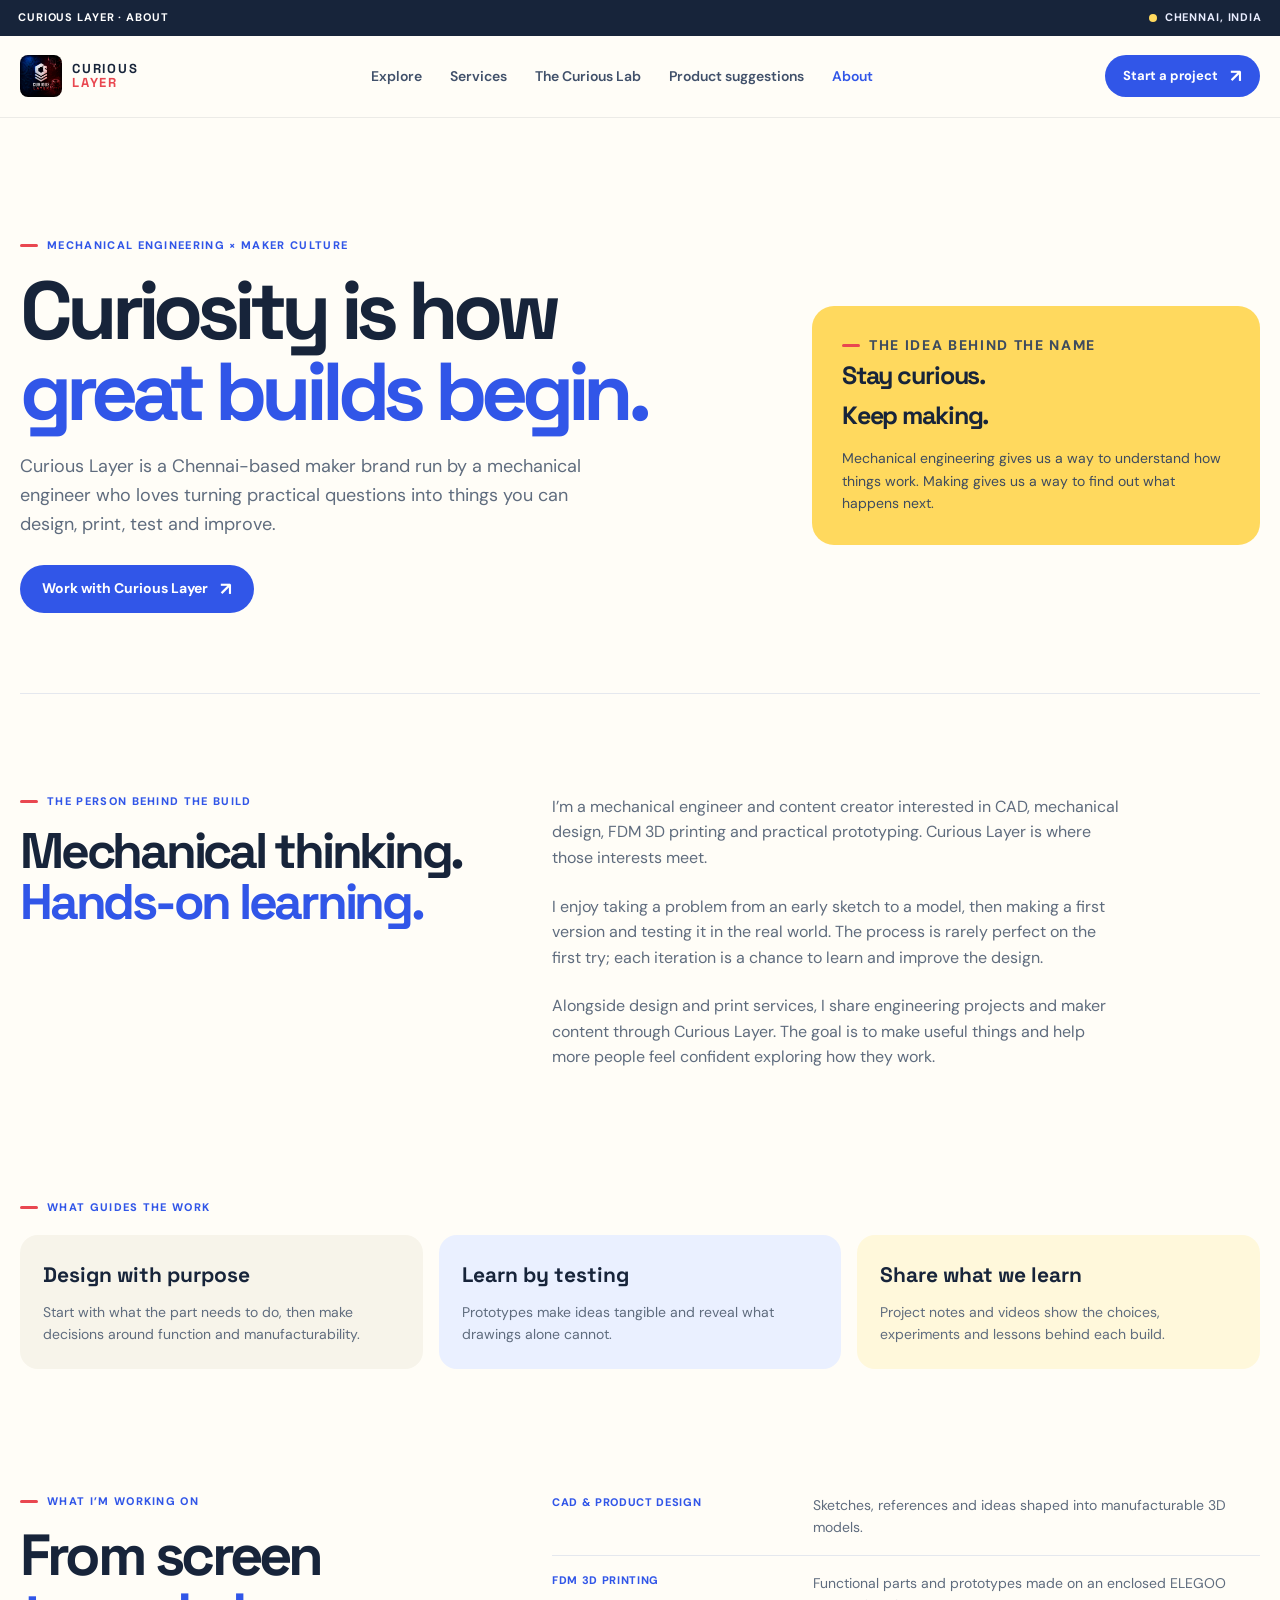
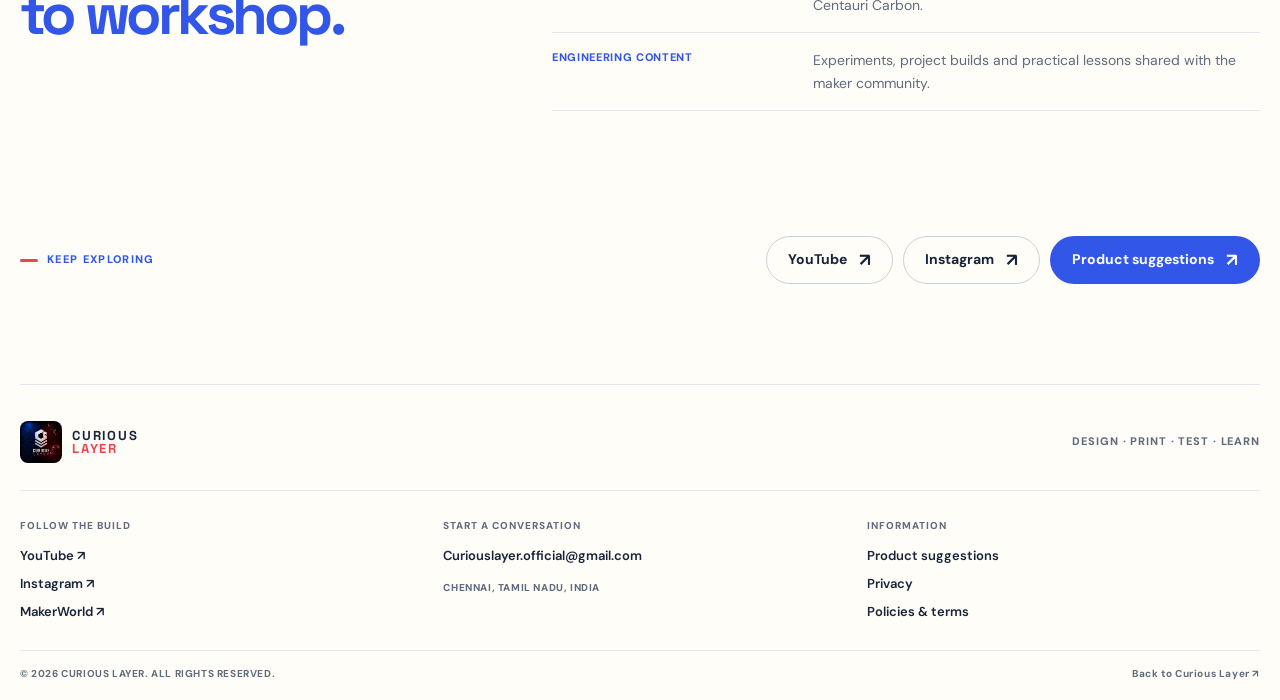
==== about.html @ 531b4b4e "Initial commit — Curious Layer website" ====
<!doctype html>
<html lang="en">
  <head>
    <meta charset="UTF-8" />
    <meta name="viewport" content="width=device-width, initial-scale=1.0" />
    <meta name="description" content="Meet Curious Layer, a Chennai-based mechanical engineering and 3D printing maker brand." />
    <meta name="theme-color" content="#fffdf7" />
    <title>About Curious Layer — Mechanical Engineering & Making</title>
    <link rel="icon" href="favicon.svg" type="image/svg+xml" />
    <link rel="preconnect" href="https://fonts.googleapis.com" /><link rel="preconnect" href="https://fonts.gstatic.com" crossorigin />
    <link href="https://fonts.googleapis.com/css2?family=DM+Sans:wght@400;500;600;700;800&family=Space+Grotesk:wght@400;500;600;700&display=swap" rel="stylesheet" />
    <link rel="stylesheet" href="styles.css?v=20261025-1" />
  </head>
  <body>
    <a class="sr-only" href="#main">Skip to content</a>
    <div class="site-shell about-page-shell">
      <div class="utility-bar"><span>Curious Layer · About</span><span class="utility-status"><i></i> Chennai, India</span></div>
      <header class="site-header"><a class="brand" href="index.html" aria-label="Curious Layer home"><img class="brand-image" data-brand-logo src="assets/brand/curious-layer-logo.png" alt="" /><span class="brand-name">CURIOUS <em>LAYER</em></span></a><nav class="main-nav" aria-label="Primary navigation"><a href="index.html#shop">Explore</a><a href="index.html#services">Services</a><a href="index.html#lab">The Curious Lab</a><a href="products.html">Product suggestions</a><a href="about.html" aria-current="page">About</a></nav><div class="header-actions"><a class="button button-small" href="index.html#quote">Start a project <span>↗</span></a><button class="menu-toggle" aria-label="Open navigation" aria-expanded="false"><span></span><span></span></button></div></header>
      <main id="main">
        <section class="about-hero"><div><p class="eyebrow"><span></span> Mechanical engineering × maker culture</p><h1>Curiosity is how<br /><i>great builds begin.</i></h1><p>Curious Layer is a Chennai-based maker brand run by a mechanical engineer who loves turning practical questions into things you can design, print, test and improve.</p><a class="button button-primary" href="index.html#quote">Work with Curious Layer <span>↗</span></a></div><aside class="about-promo"><p class="eyebrow"><span></span> The idea behind the name</p><h2>Stay curious.<br />Keep making.</h2><p>Mechanical engineering gives us a way to understand how things work. Making gives us a way to find out what happens next.</p></aside></section>
        <section class="about-story"><div class="story-intro"><p class="eyebrow"><span></span> The person behind the build</p><h2>Mechanical thinking.<br /><i>Hands-on learning.</i></h2></div><div class="story-copy"><p>I’m a mechanical engineer and content creator interested in CAD, mechanical design, FDM 3D printing and practical prototyping. Curious Layer is where those interests meet.</p><p>I enjoy taking a problem from an early sketch to a model, then making a first version and testing it in the real world. The process is rarely perfect on the first try; each iteration is a chance to learn and improve the design.</p><p>Alongside design and print services, I share engineering projects and maker content through Curious Layer. The goal is to make useful things and help more people feel confident exploring how they work.</p></div></section>
        <section class="about-pillars"><p class="eyebrow"><span></span> What guides the work</p><div class="pillar-grid"><div><h3>Design with purpose</h3><p>Start with what the part needs to do, then make decisions around function and manufacturability.</p></div><div><h3>Learn by testing</h3><p>Prototypes make ideas tangible and reveal what drawings alone cannot.</p></div><div><h3>Share what we learn</h3><p>Project notes and videos show the choices, experiments and lessons behind each build.</p></div></div></section>
        <section class="about-focus"><div><p class="eyebrow"><span></span> What I’m working on</p><h2>From screen<br /><i>to workshop.</i></h2></div><div class="focus-list"><div><span>CAD & PRODUCT DESIGN</span><p>Sketches, references and ideas shaped into manufacturable 3D models.</p></div><div><span>FDM 3D PRINTING</span><p>Functional parts and prototypes made on an enclosed ELEGOO Centauri Carbon.</p></div><div><span>ENGINEERING CONTENT</span><p>Experiments, project builds and practical lessons shared with the maker community.</p></div></div></section>
        <section class="about-connect"><p class="eyebrow"><span></span> Keep exploring</p><div><a href="https://www.youtube.com/@CuriousLayer06" target="_blank" rel="noopener noreferrer" class="button button-outline">YouTube <span>↗</span></a><a href="https://www.instagram.com/curiouslayer_official/" target="_blank" rel="noopener noreferrer" class="button button-outline">Instagram <span>↗</span></a><a href="products.html" class="button button-primary">Product suggestions <span>↗</span></a></div></section>
      </main>
      <footer class="site-footer"><div class="footer-top"><a class="brand" href="index.html"><img class="brand-image" data-brand-logo src="assets/brand/curious-layer-logo.png" alt="" /><span class="brand-name">CURIOUS <em>LAYER</em></span></a><p>DESIGN · PRINT · TEST · LEARN</p></div><div class="footer-main"><div><p class="footer-label">FOLLOW THE BUILD</p><a href="https://www.youtube.com/@CuriousLayer06" target="_blank" rel="noopener noreferrer">YouTube ↗</a><a href="https://www.instagram.com/curiouslayer_official/" target="_blank" rel="noopener noreferrer">Instagram ↗</a><a href="https://makerworld.com/en/@curiouslayer" target="_blank" rel="noopener noreferrer">MakerWorld ↗</a></div><div><p class="footer-label">START A CONVERSATION</p><a href="mailto:Curiouslayer.official@gmail.com">Curiouslayer.official@gmail.com</a><span class="footer-location">CHENNAI, TAMIL NADU, INDIA</span></div><div><p class="footer-label">INFORMATION</p><a href="products.html">Product suggestions</a><a href="legal.html#privacy">Privacy</a><a href="legal.html">Policies & terms</a></div></div><div class="footer-bottom"><span>© 2026 CURIOUS LAYER. ALL RIGHTS RESERVED.</span><a href="index.html">Back to Curious Layer ↗</a></div></footer>
    </div>
    <script src="brand.config.js?v=20261025-1"></script><script src="app.js?v=20261025-1"></script>
  </body>
</html>
---- styles.css ----
:root {
  color-scheme: light;
  --ink: #17243a;
  --muted: #5f6c7e;
  --blue: #3156e8;
  --blue-dark: #2141c7;
  --blue-pale: #eaf0ff;
  --red: #e94750;
  --yellow: #ffd95e;
  --paper: #fffdf7;
  --cream: #f7f4ea;
  --line: #e5e8ee;
  --white: #ffffff;
  --radius: 22px;
  --shadow: 0 16px 45px rgba(24, 43, 79, .08);
  font-family: 'DM Sans', sans-serif;
  color: var(--ink);
  background: var(--paper);
  font-synthesis: none;
  text-rendering: optimizeLegibility;
}

* { box-sizing: border-box; }
html { scroll-behavior: smooth; scroll-padding-top: 92px; }
body { margin: 0; min-width: 320px; background: var(--paper); color: var(--ink); font-size: 16px; line-height: 1.6; }
body, button, input, select, textarea { font-family: 'DM Sans', sans-serif; }
button, a { -webkit-tap-highlight-color: transparent; }
a { color: inherit; text-decoration: none; }
button { color: inherit; }
img { display: block; max-width: 100%; }
.site-shell { width: min(100% - 40px, 1240px); margin: 0 auto; }
.sr-only { position: absolute; width: 1px; height: 1px; padding: 0; margin: -1px; overflow: hidden; clip: rect(0, 0, 0, 0); white-space: nowrap; border: 0; }

.utility-bar { display: flex; justify-content: space-between; align-items: center; gap: 20px; padding: 9px 18px; margin: 0 -20px; background: var(--ink); color: #fff; font-size: 11px; font-weight: 700; letter-spacing: .08em; text-transform: uppercase; }
.utility-status { display: inline-flex; align-items: center; gap: 8px; color: #e9edff; }
.utility-status i { width: 8px; height: 8px; border-radius: 50%; background: var(--yellow); }
.site-header { position: sticky; z-index: 10; top: 0; display: flex; align-items: center; justify-content: space-between; gap: 30px; min-height: 82px; margin: 0 -20px; padding: 12px 20px; border-bottom: 1px solid rgba(23, 36, 58, .08); background: rgba(255,253,247,.96); backdrop-filter: blur(14px); }
.brand { display: inline-flex; align-items: center; gap: 10px; flex: 0 0 auto; }
.brand-image { width: 42px; height: 42px; object-fit: cover; object-position: center 29%; border-radius: 8px; }
.brand-name { display: grid; font: 700 13px/1.05 'Space Grotesk', sans-serif; letter-spacing: .14em; }
.brand-name em { color: var(--red); font-style: normal; }
.main-nav, .header-actions { display: flex; align-items: center; gap: clamp(15px, 2.2vw, 30px); }
.main-nav a { color: #40506a; font-size: 14px; font-weight: 600; white-space: nowrap; transition: color .18s ease; }
.main-nav a:hover, .main-nav a[aria-current="page"] { color: var(--blue); }
.header-actions { gap: 12px; }
.button { display: inline-flex; justify-content: center; align-items: center; gap: 12px; min-height: 48px; padding: 0 21px; border: 1px solid transparent; border-radius: 999px; cursor: pointer; font-size: 14px; font-weight: 700; line-height: 1.1; white-space: nowrap; transition: transform .18s ease, box-shadow .18s ease, background .18s ease; }
.button:hover { transform: translateY(-2px); box-shadow: 0 8px 18px rgba(23, 36, 58, .12); }
.button span { font-size: 18px; line-height: 0; }
.button-primary { color: white; background: var(--blue); }
.button-primary:hover { background: var(--blue-dark); }
.button-dark { color: white; background: var(--ink); }
.button-outline { color: var(--ink); border-color: #cbd2df; background: transparent; }
.button-small { min-height: 42px; padding: 0 17px; color: white; background: var(--blue); font-size: 13px; }
.menu-toggle { display: none; width: 42px; height: 42px; padding: 10px; border: 1px solid var(--line); border-radius: 50%; background: white; cursor: pointer; }
.menu-toggle span { display: block; width: 18px; height: 2px; margin: 4px auto; border-radius: 2px; background: var(--ink); }

.hero { display: grid; grid-template-columns: 1.2fr .8fr; align-items: center; gap: clamp(32px, 7vw, 90px); padding: clamp(64px, 10vw, 126px) 0 72px; }
.hero-copy { max-width: 760px; }
.eyebrow { display: flex; align-items: center; gap: 9px; margin: 0 0 17px; color: var(--blue); font-size: 11px; font-weight: 800; letter-spacing: .12em; line-height: 1.4; text-transform: uppercase; }
.eyebrow > span { width: 18px; height: 3px; border-radius: 5px; background: var(--red); }
h1, h2, h3, p { margin-top: 0; }
h1, h2, h3 { font-family: 'Space Grotesk', sans-serif; }
h1 { max-width: 750px; margin-bottom: 20px; font-size: clamp(52px, 7.4vw, 94px); font-weight: 700; letter-spacing: -.075em; line-height: .99; }
h1 i, h2 i { color: var(--blue); font-style: normal; }
.hero-description { max-width: 590px; margin-bottom: 28px; color: var(--muted); font-size: clamp(17px, 2vw, 20px); line-height: 1.65; }
.hero-actions { display: flex; flex-wrap: wrap; gap: 12px; }
.hero-proof { display: flex; align-items: flex-start; gap: 14px; margin-top: 42px; }
.proof-line { width: 34px; height: 4px; margin-top: 9px; border-radius: 5px; background: var(--yellow); }
.hero-proof p { margin: 0; color: #68758a; font-size: 11px; font-weight: 800; letter-spacing: .1em; line-height: 1.7; }
.hero-summary { padding: 25px; border-radius: var(--radius); background: var(--blue-pale); }
.hero-summary h2 { margin: 0 0 12px; font-size: 20px; letter-spacing: -.04em; }
.hero-summary > p { margin-bottom: 18px; color: var(--muted); font-size: 14px; }
.summary-list { border-top: 1px solid rgba(49,86,232,.16); }
.summary-list div { display: flex; justify-content: space-between; align-items: center; gap: 15px; padding: 13px 0; border-bottom: 1px solid rgba(49,86,232,.16); font-size: 14px; font-weight: 700; }
.summary-link { display: inline-flex; margin-top: 18px; color: var(--blue-dark); font-size: 13px; font-weight: 800; }

.intro-band { padding: 70px 0 76px; border-radius: 28px; background: var(--cream); }
.intro-band > .eyebrow, .intro-band > h2, .intro-band > p { margin-left: clamp(22px, 5vw, 62px); margin-right: clamp(22px, 5vw, 62px); }
.section-title { max-width: 700px; margin-bottom: 28px; font: 700 clamp(32px, 5vw, 56px)/1.05 'Space Grotesk', sans-serif; letter-spacing: -.06em; }
.service-grid { display: grid; grid-template-columns: repeat(3, minmax(0, 1fr)); gap: 14px; padding: 0 clamp(22px, 5vw, 62px); }
.service-card { display: flex; flex-direction: column; align-items: flex-start; min-height: 270px; padding: 25px; border: 1px solid rgba(23,36,58,.08); border-radius: 18px; background: white; transition: transform .2s ease, box-shadow .2s ease; }
.service-card:hover { transform: translateY(-4px); box-shadow: var(--shadow); }
.service-card:nth-child(2) { background: #fff8db; }
.service-card:nth-child(3) { background: #eef1ff; }
.service-icon { display: grid; place-items: center; width: 46px; height: 46px; margin-bottom: 28px; border-radius: 14px; color: var(--blue); background: white; font: 800 20px 'Space Grotesk', sans-serif; }
.service-card:nth-child(1) .service-icon::after { content: '3D'; }
.service-card:nth-child(2) .service-icon::after { content: 'CAD'; font-size: 12px; }
.service-card:nth-child(3) .service-icon::after { content: '✓'; }
.service-card h2 { margin-bottom: 8px; font-size: 24px; letter-spacing: -.04em; }
.service-card p { margin-bottom: 20px; color: var(--muted); font-size: 14px; }
.text-link { display: inline-flex; align-items: center; gap: 8px; color: var(--blue-dark); font-size: 13px; font-weight: 800; }
.text-link b { font-size: 17px; font-weight: 500; }

.machine-capability, .products, .lab-section, .principles, .suggestions, .affiliate-note, .about-story, .about-pillars, .about-focus, .about-connect, .legal-content { padding: 100px 0; }
.machine-capability { display: grid; grid-template-columns: .9fr 1.1fr; align-items: center; gap: clamp(34px, 8vw, 110px); }
.capability-copy h2, .section-heading h2, .about-focus h2, .story-intro h2, .affiliate-note h2 { margin-bottom: 18px; font-size: clamp(36px, 5.2vw, 58px); letter-spacing: -.065em; line-height: 1.02; }
.capability-copy > p:not(.eyebrow), .story-copy p, .affiliate-note > div > p:not(.eyebrow) { max-width: 570px; margin-bottom: 23px; color: var(--muted); }
.spec-panel { padding: clamp(22px, 4vw, 36px); border: 1px solid var(--line); border-radius: var(--radius); background: white; box-shadow: var(--shadow); }
.spec-panel-title { display: flex; flex-wrap: wrap; justify-content: space-between; gap: 8px 18px; align-items: center; margin-bottom: 15px; padding-bottom: 19px; border-bottom: 1px solid var(--line); }
.spec-panel-title span { color: var(--muted); font-size: 11px; font-weight: 800; letter-spacing: .1em; text-transform: uppercase; }
.spec-panel-title b { font-family: 'Space Grotesk', sans-serif; font-size: 17px; }
.spec-panel dl { display: grid; grid-template-columns: 1fr 1fr; margin: 0; }
.spec-panel dl > div { padding: 15px 5px 15px 0; border-bottom: 1px solid var(--line); }
.spec-panel dl > div:nth-child(odd) { padding-right: 16px; }
.spec-panel dl > div:nth-child(even) { padding-left: 16px; border-left: 1px solid var(--line); }
.spec-panel dl > .wide { grid-column: 1 / -1; padding-right: 0; border-left: 0; }
.spec-panel dt { margin-bottom: 4px; color: var(--muted); font-size: 11px; font-weight: 700; text-transform: uppercase; }
.spec-panel dd { margin: 0; font-size: 14px; font-weight: 700; }
.spec-panel > p { margin: 15px 0 0; color: var(--muted); font-size: 12px; }

.section-heading { display: flex; justify-content: space-between; align-items: flex-end; gap: 30px; margin-bottom: 32px; }
.section-heading h2 { margin: 0; }
.section-link { margin-bottom: 7px; white-space: nowrap; }
.products { padding-top: 20px; }
.product-grid { display: grid; grid-template-columns: repeat(2, minmax(0, 1fr)); gap: 18px; }
.product-card { display: flex; flex-direction: column; align-items: flex-start; min-height: 280px; padding: clamp(23px, 4vw, 34px); border: 1px solid var(--line); border-radius: var(--radius); background: white; transition: transform .2s ease, box-shadow .2s ease; }
.product-card:hover { transform: translateY(-3px); box-shadow: var(--shadow); }
.product-card:nth-child(2) { background: #fff8db; }
.product-meta { display: flex; flex-wrap: wrap; align-items: center; gap: 8px; margin-bottom: 17px; }
.badge { display: inline-flex; align-items: center; min-height: 28px; padding: 5px 11px; border-radius: 999px; background: var(--blue-pale); color: var(--blue-dark); font-size: 10px; font-weight: 800; letter-spacing: .05em; text-transform: uppercase; }
.badge.suggested { background: white; }
.product-card h3 { margin-bottom: 9px; font-size: 26px; letter-spacing: -.045em; }
.product-card > p { max-width: 570px; margin-bottom: 20px; color: var(--muted); font-size: 14px; }
.product-card > .text-link { margin-top: auto; }

.project-banner { display: grid; grid-template-columns: 1fr 1fr; align-items: center; gap: 50px; margin: 10px 0 70px; padding: clamp(30px, 6vw, 72px); border-radius: 28px; background: var(--blue); color: white; }
.project-copy .eyebrow { color: #f5f7ff; }
.project-copy .eyebrow > span { background: var(--yellow); }
.project-copy h2 { margin: 0 0 18px; font-size: clamp(42px, 6vw, 68px); letter-spacing: -.07em; line-height: 1; }
.project-copy h2 i { color: var(--yellow); }
.project-copy > p:not(.eyebrow) { max-width: 490px; margin-bottom: 25px; color: #e4eaff; }
.project-banner .button-primary { color: var(--ink); background: var(--yellow); }
.process-track { display: grid; grid-template-columns: 1fr; gap: 0; padding: 10px 0; }
.process-step { display: flex; align-items: center; gap: 18px; min-height: 54px; border-bottom: 1px solid rgba(255,255,255,.2); }
.process-step:last-of-type { border-bottom: 0; }
.process-step span { display: grid; place-items: center; width: 28px; height: 28px; border-radius: 50%; color: var(--ink); background: var(--yellow); font-size: 12px; font-weight: 800; }
.process-step b { font: 600 18px 'Space Grotesk', sans-serif; }
.process-track > small { margin-top: 16px; color: #d9e1ff; font-size: 10px; font-weight: 800; letter-spacing: .14em; }

.lab-section { padding-top: 10px; padding-bottom: 78px; }
.lab-grid { display: grid; grid-template-columns: repeat(3, minmax(0, 1fr)); gap: 16px; }
.lab-card { display: flex; flex-direction: column; align-items: flex-start; min-height: 240px; padding: 24px; border: 1px solid var(--line); border-radius: 18px; background: white; }
.lab-card:nth-child(2) { background: #eef1ff; }
.lab-card:nth-child(3) { background: #fff8db; }
.lab-card .card-category { margin-bottom: 9px; color: var(--blue); font-size: 10px; font-weight: 800; letter-spacing: .1em; text-transform: uppercase; }
.lab-card h3 { margin-bottom: 10px; font-size: 21px; letter-spacing: -.04em; line-height: 1.2; }
.lab-card > p:not(.card-category) { color: var(--muted); font-size: 13px; }
.lab-card > .text-link { margin-top: auto; }

.principles { padding-top: 45px; padding-bottom: 86px; border-top: 1px solid var(--line); }
.principles-grid { display: grid; grid-template-columns: repeat(3, minmax(0, 1fr)); gap: 24px; }
.principles-grid > div { padding-top: 18px; border-top: 3px solid var(--yellow); }
.principles-grid h3 { margin: 0 0 7px; font-size: 20px; letter-spacing: -.04em; }
.principles-grid p { margin: 0; color: var(--muted); font-size: 14px; }

.site-footer { padding: 36px 0 18px; border-top: 1px solid var(--line); }
.footer-top { display: flex; justify-content: space-between; align-items: center; gap: 24px; padding-bottom: 27px; border-bottom: 1px solid var(--line); }
.footer-top > p { margin: 0; color: var(--muted); font-size: 11px; font-weight: 800; letter-spacing: .08em; }
.footer-main { display: grid; grid-template-columns: repeat(3, 1fr); gap: 30px; padding: 27px 0; }
.footer-main > div { display: flex; flex-direction: column; align-items: flex-start; gap: 7px; }
.footer-label { margin-bottom: 5px; color: var(--muted); font-size: 10px; font-weight: 800; letter-spacing: .1em; }
.footer-main a, .footer-main span:not(.footer-location) { font-size: 13px; font-weight: 600; }
.footer-main a:hover, .legal-documents a:hover { color: var(--blue); }
.footer-location { margin-top: 6px; color: var(--muted); font-size: 10px; font-weight: 800; letter-spacing: .06em; }
.footer-bottom { display: flex; justify-content: space-between; gap: 20px; padding-top: 15px; border-top: 1px solid var(--line); color: var(--muted); font-size: 10px; font-weight: 700; letter-spacing: .06em; }

.product-hero, .about-hero { display: grid; grid-template-columns: 1fr .65fr; align-items: center; gap: clamp(35px, 8vw, 110px); padding: clamp(70px, 10vw, 120px) 0 80px; }
.product-hero h1, .about-hero h1 { font-size: clamp(50px, 7vw, 82px); }
.product-hero > div:first-child > p:not(.eyebrow), .about-hero > div:first-child > p:not(.eyebrow) { max-width: 590px; margin-bottom: 26px; color: var(--muted); font-size: 18px; }
.product-promo, .about-promo { padding: 30px; border-radius: var(--radius); background: var(--yellow); }
.product-promo h2, .about-promo h2 { margin-bottom: 12px; font-size: 25px; letter-spacing: -.045em; }
.product-promo p, .about-promo p { margin-bottom: 0; color: #3e4b5e; font-size: 14px; }
.product-promo .promo-tags { display: flex; flex-wrap: wrap; gap: 8px; margin-top: 22px; }
.promo-tags span { padding: 7px 10px; border-radius: 999px; background: rgba(255,255,255,.65); font-size: 11px; font-weight: 800; }
.suggestions { padding-top: 40px; }
.suggestion-grid { display: grid; grid-template-columns: repeat(3, minmax(0,1fr)); gap: 15px; }
.suggestion-grid article { min-height: 245px; padding: 24px; border: 1px solid var(--line); border-radius: 18px; background: white; }
.suggestion-grid article:nth-child(2) { background: #eef1ff; }
.suggestion-grid article:nth-child(3) { background: #fff8db; }
.suggestion-grid article h3 { margin: 0 0 10px; font-size: 22px; letter-spacing: -.04em; }
.suggestion-grid article p { min-height: 67px; margin: 0 0 17px; color: var(--muted); font-size: 14px; }
.affiliate-note { display: grid; grid-template-columns: 1fr .7fr; gap: 55px; padding-top: 45px; }
.affiliate-card { display: flex; flex-direction: column; align-items: flex-start; justify-content: center; gap: 15px; padding: 25px; border-radius: 18px; background: var(--blue-pale); }
.affiliate-card span { color: var(--muted); font-size: 14px; }
.about-story { display: grid; grid-template-columns: .8fr 1.2fr; gap: 60px; border-top: 1px solid var(--line); }
.story-intro h2 { font-size: clamp(34px, 4.5vw, 50px); }
.story-copy p:last-child { margin-bottom: 0; }
.about-pillars { padding-top: 30px; }
.about-pillars > .eyebrow { margin-bottom: 20px; }
.pillar-grid { display: grid; grid-template-columns: repeat(3, 1fr); gap: 16px; }
.pillar-grid > div { padding: 23px; border-radius: 18px; background: var(--cream); }
.pillar-grid > div:nth-child(2) { background: var(--blue-pale); }
.pillar-grid > div:nth-child(3) { background: #fff8db; }
.pillar-grid h3 { margin: 0 0 9px; font-size: 21px; }
.pillar-grid p { margin: 0; color: var(--muted); font-size: 14px; }
.about-focus { display: grid; grid-template-columns: .8fr 1.2fr; gap: 60px; padding-top: 25px; }
.focus-list > div { display: grid; grid-template-columns: .55fr 1fr; gap: 15px; padding: 16px 0; border-bottom: 1px solid var(--line); }
.focus-list > div:first-child { padding-top: 0; }
.focus-list span { color: var(--blue); font-size: 11px; font-weight: 800; letter-spacing: .06em; }
.focus-list p { margin: 0; color: var(--muted); font-size: 14px; }
.about-connect { display: flex; justify-content: space-between; align-items: center; gap: 24px; padding-top: 25px; }
.about-connect > .eyebrow { margin: 0; }
.about-connect > div { display: flex; flex-wrap: wrap; gap: 10px; }

.legal-hero { padding: 76px 0 45px; }
.legal-hero h1 { font-size: clamp(44px, 6vw, 72px); }
.legal-hero > p:not(.eyebrow) { max-width: 780px; color: var(--muted); }
.legal-meta { display: flex; flex-wrap: wrap; gap: 8px; margin-top: 25px; }
.legal-meta span { padding: 8px 11px; border-radius: 999px; background: var(--cream); color: #526075; font-size: 10px; font-weight: 800; letter-spacing: .04em; }
.legal-content { display: grid; grid-template-columns: 220px 1fr; align-items: start; gap: clamp(32px, 6vw, 75px); padding-top: 30px; }
.legal-nav { position: sticky; top: 105px; display: flex; flex-direction: column; gap: 8px; padding: 16px; border-radius: 16px; background: var(--blue-pale); }
.legal-nav a { padding: 7px 8px; border-radius: 8px; color: #45546b; font-size: 13px; font-weight: 700; }
.legal-nav a:hover { color: var(--blue); background: white; }
.legal-documents article { padding: 0 0 30px; margin: 0 0 30px; border-bottom: 1px solid var(--line); scroll-margin-top: 100px; }
.legal-documents article:last-child { border: 0; }
.legal-documents .eyebrow { margin-bottom: 9px; }
.legal-documents h2 { margin-bottom: 12px; font-size: 27px; letter-spacing: -.04em; }
.legal-documents p:not(.eyebrow) { max-width: 820px; margin-bottom: 12px; color: var(--muted); font-size: 14px; }
.legal-documents a { color: var(--blue-dark); font-weight: 700; text-decoration: underline; text-underline-offset: 3px; }

.quote-dialog { position: fixed; inset: 0; width: min(720px, calc(100% - 28px)); max-height: min(90vh, 860px); padding: 0; overflow: auto; border: 0; border-radius: 22px; background: white; color: var(--ink); box-shadow: 0 25px 100px rgba(17, 30, 56, .3); }
.quote-dialog::backdrop { background: rgba(22, 34, 55, .52); backdrop-filter: blur(4px); }
.dialog-close { position: sticky; z-index: 2; top: 13px; float: right; width: 38px; height: 38px; margin: 13px 13px -51px 0; border: 0; border-radius: 50%; background: rgba(255,255,255,.9); cursor: pointer; font-size: 25px; }
.dialog-heading { padding: 38px clamp(24px, 6vw, 50px) 25px; background: var(--blue-pale); }
.dialog-heading h2 { margin: 0 0 12px; font-size: clamp(37px, 6vw, 52px); letter-spacing: -.065em; line-height: 1; }
.dialog-heading h2 i { color: var(--blue); font-style: normal; }
.dialog-heading > p:last-child { max-width: 530px; margin: 0; color: var(--muted); font-size: 14px; }
.quote-form { display: grid; grid-template-columns: 1fr 1fr; gap: 16px; padding: 28px clamp(24px, 6vw, 50px) 36px; }
.quote-form label { display: flex; flex-direction: column; gap: 7px; color: #526075; font-size: 11px; font-weight: 800; letter-spacing: .04em; }
.quote-form input, .quote-form select, .quote-form textarea { width: 100%; min-height: 45px; padding: 11px 13px; border: 1px solid #d7dce5; border-radius: 9px; outline: 0; color: var(--ink); background: white; font-size: 14px; }
.quote-form input:focus, .quote-form select:focus, .quote-form textarea:focus { border-color: var(--blue); box-shadow: 0 0 0 3px rgba(49,86,232,.12); }
.quote-form .full-field { grid-column: 1 / -1; }
.quote-form textarea { min-height: 110px; resize: vertical; }
.quote-form .file-label { grid-column: 1 / -1; }
.file-label input { min-height: auto; padding: 9px; font-size: 12px; }
.quote-form > button { justify-self: start; }
.quote-form > .form-note { grid-column: 1 / -1; margin: -5px 0 0; color: var(--muted); font-size: 12px; }
.email-fallback { grid-column: 1 / -1; display: flex; flex-direction: column; gap: 10px; padding: 16px; border: 1px solid var(--blue); border-radius: 12px; background: var(--blue-pale); }
.fallback-intro { margin: 0; color: var(--ink); font-size: 13px; }
.fallback-body { width: 100%; padding: 10px 12px; border: 1px solid #d7dce5; border-radius: 9px; font-family: monospace; font-size: 12px; color: var(--ink); background: white; resize: vertical; }
.fallback-copy { align-self: flex-start; min-height: 38px; padding: 0 16px; font-size: 13px; }

@media (max-width: 900px) {
  .main-nav { gap: 14px; }
  .main-nav a { font-size: 12px; }
  .site-header { gap: 18px; }
  .hero { grid-template-columns: 1fr .75fr; gap: 30px; }
  .service-grid { padding-right: 24px; padding-left: 24px; }
}
@media (max-width: 800px) {
  .site-shell { width: min(100% - 28px, 1240px); }
  .utility-bar { margin: 0 -14px; padding: 8px 14px; font-size: 9px; }
  .site-header { min-height: 70px; margin: 0 -14px; padding: 10px 14px; }
  .brand-image { width: 37px; height: 37px; }
  .brand-name { font-size: 11px; }
  .menu-toggle { display: block; }
  .main-nav { position: absolute; top: calc(100% + 1px); left: 0; right: 0; display: none; align-items: stretch; gap: 0; padding: 8px 14px 14px; border-bottom: 1px solid var(--line); background: var(--paper); box-shadow: 0 14px 18px rgba(23,36,58,.06); }
  .nav-open .main-nav { display: flex; flex-direction: column; }
  .main-nav a { padding: 12px 8px; border-bottom: 1px solid var(--line); font-size: 14px; }
  .header-actions { gap: 7px; }
  .header-actions .button-small { min-height: 39px; padding: 0 12px; font-size: 11px; }
  .hero { grid-template-columns: 1fr; gap: 32px; padding: 66px 0 55px; }
  h1 { font-size: clamp(49px, 14vw, 72px); }
  .hero-summary { max-width: 520px; }
  .intro-band { margin: 0 -14px; border-radius: 0; padding: 52px 0; }
  .service-grid { grid-template-columns: 1fr; padding: 0 18px; }
  .service-card { min-height: 220px; }
  .service-icon { margin-bottom: 18px; }
  .machine-capability, .products, .lab-section, .principles, .suggestions, .affiliate-note, .about-story, .about-pillars, .about-focus, .about-connect, .legal-content { padding-top: 65px; padding-bottom: 65px; }
  .machine-capability, .product-hero, .about-hero, .about-story, .about-focus, .affiliate-note, .legal-content { grid-template-columns: 1fr; gap: 28px; }
  .product-hero, .about-hero { padding: 62px 0 50px; }
  .section-heading { align-items: flex-start; flex-direction: column; gap: 16px; }
  .section-link { margin: 0; }
  .product-grid, .lab-grid, .suggestion-grid, .pillar-grid, .principles-grid { grid-template-columns: 1fr; }
  .product-card, .lab-card { min-height: 220px; }
  .project-banner { grid-template-columns: 1fr; gap: 28px; margin-bottom: 55px; border-radius: 20px; }
  .lab-section { padding-top: 0; }
  .principles { padding-top: 35px; }
  .footer-top { align-items: flex-start; flex-direction: column; }
  .footer-main { grid-template-columns: 1fr 1fr; }
  .footer-main > div:last-child { grid-column: 1 / -1; }
  .legal-nav { position: static; display: grid; grid-template-columns: 1fr 1fr; }
  .legal-hero { padding-top: 56px; }
  .about-connect { align-items: flex-start; flex-direction: column; }
  .quote-form { grid-template-columns: 1fr; }
  .quote-form .full-field, .quote-form .file-label, .quote-form > .form-note { grid-column: auto; }
}
@media (max-width: 430px) {
  .utility-bar > span:first-child { max-width: 54%; }
  .utility-status { font-size: 8px; }
  .header-actions > .button-small { display: none; }
  .hero-actions .button { width: 100%; }
  .spec-panel dl { grid-template-columns: 1fr; }
  .spec-panel dl > div:nth-child(even) { padding-left: 0; border-left: 0; }
  .spec-panel dl > .wide { grid-column: auto; }
  .focus-list > div { grid-template-columns: 1fr; gap: 5px; }
  .footer-main { grid-template-columns: 1fr; }
  .footer-main > div:last-child { grid-column: auto; }
  .footer-bottom { flex-direction: column; gap: 5px; }
}
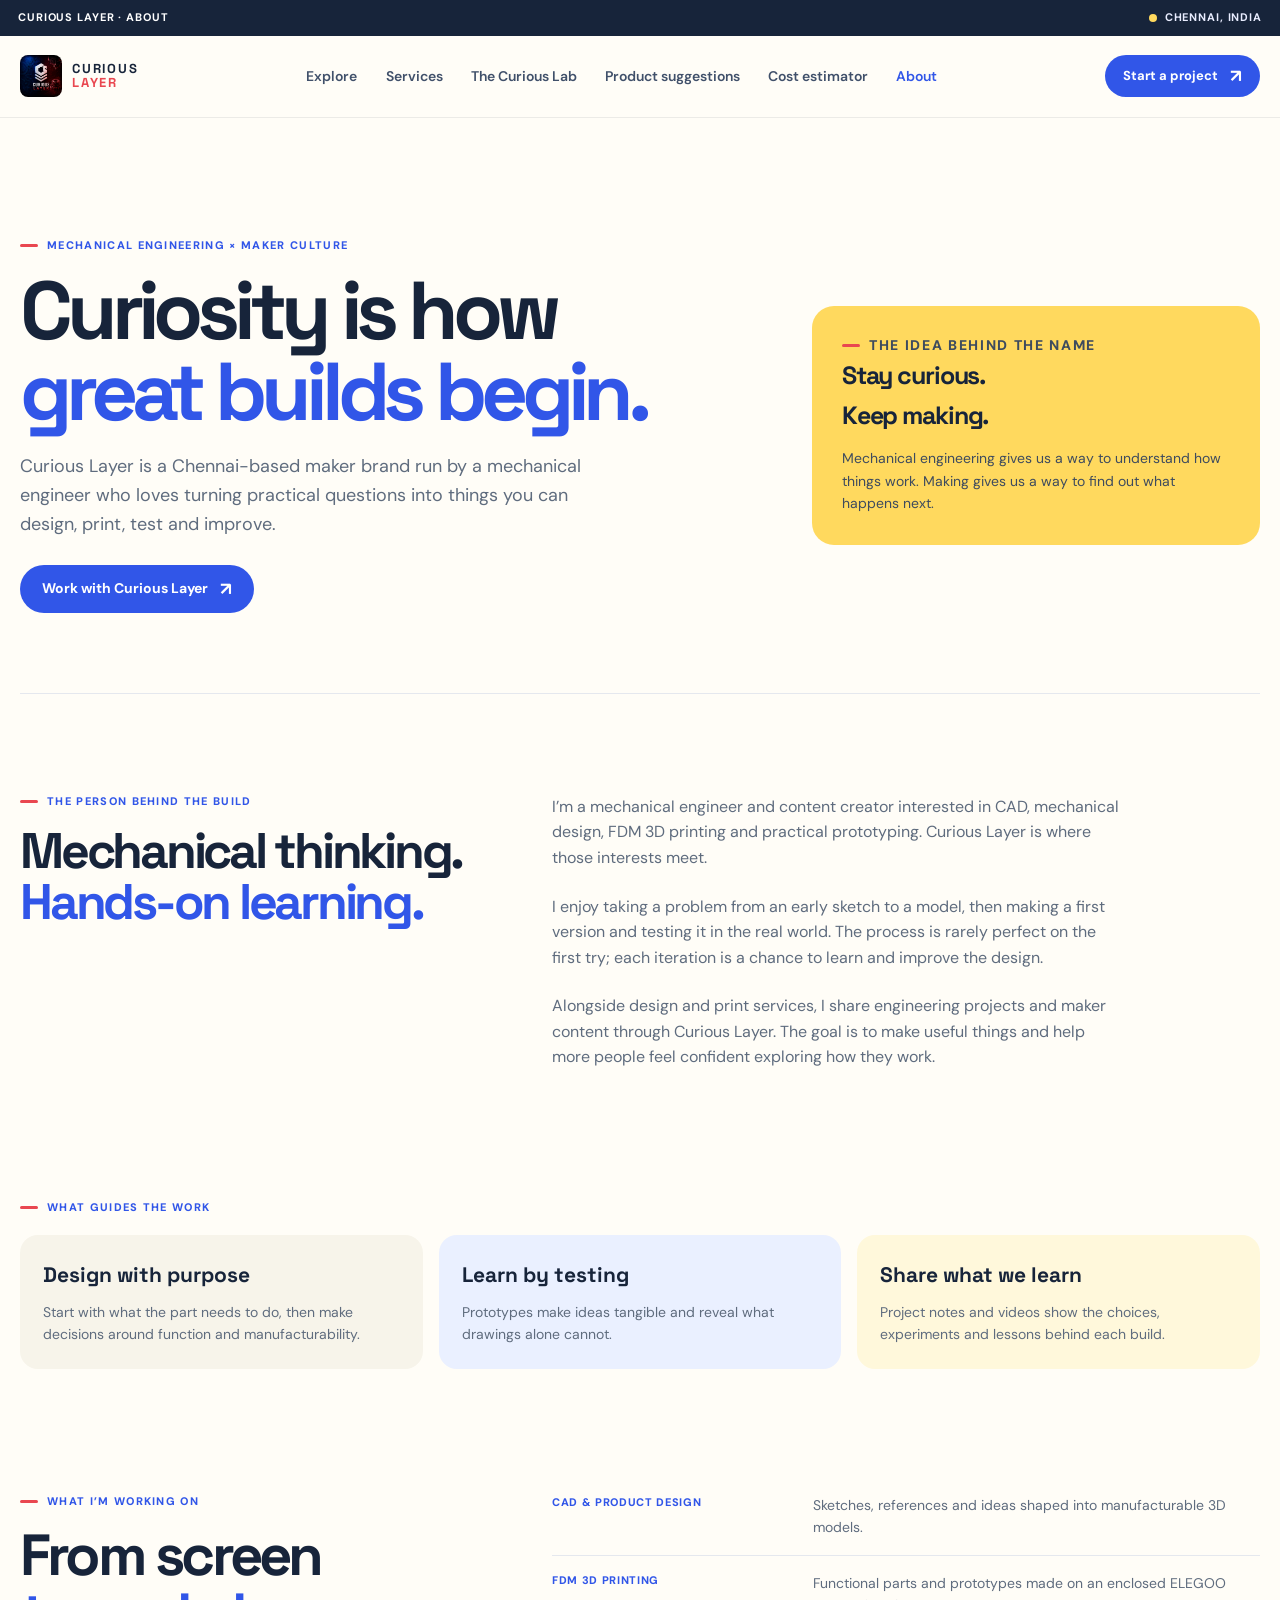
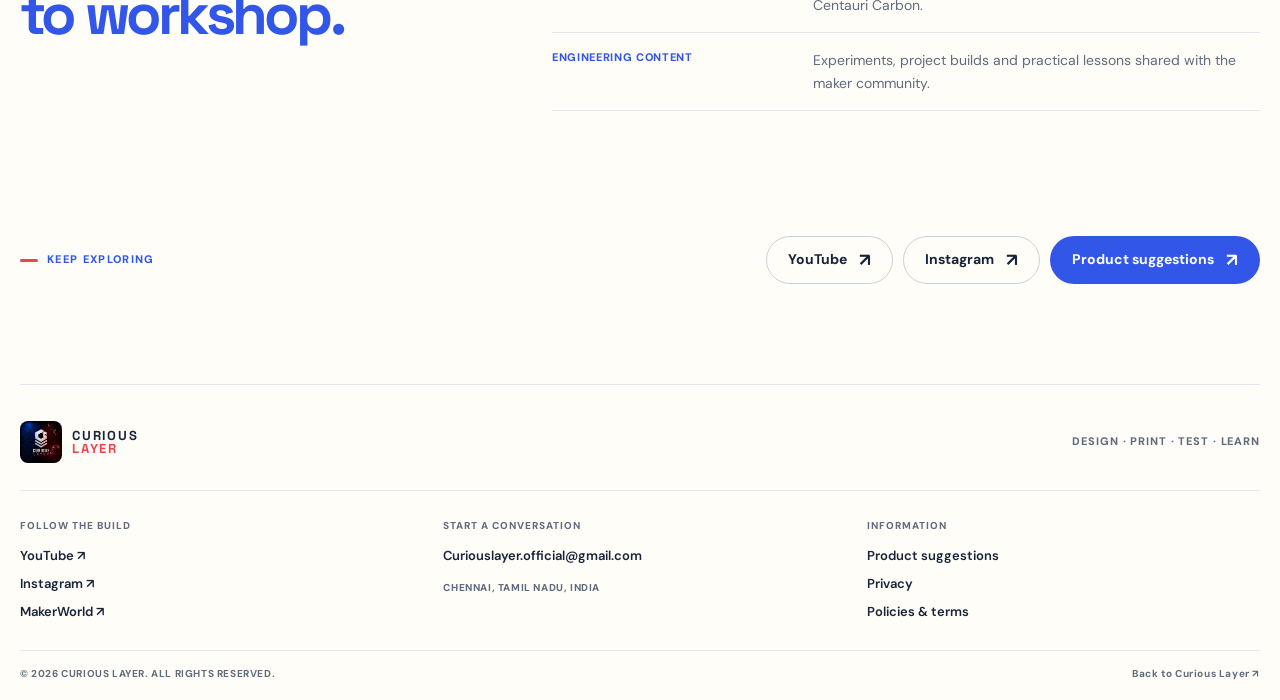
==== commit 7bc581e3: "feat: scroll animations + print cost estimator" ====
--- a/about.html
+++ b/about.html
@@ -9,13 +9,13 @@
     <link rel="icon" href="favicon.svg" type="image/svg+xml" />
     <link rel="preconnect" href="https://fonts.googleapis.com" /><link rel="preconnect" href="https://fonts.gstatic.com" crossorigin />
     <link href="https://fonts.googleapis.com/css2?family=DM+Sans:wght@400;500;600;700;800&family=Space+Grotesk:wght@400;500;600;700&display=swap" rel="stylesheet" />
-    <link rel="stylesheet" href="styles.css?v=20261025-1" />
+    <link rel="stylesheet" href="styles.css?v=20261025-2" />
   </head>
   <body>
     <a class="sr-only" href="#main">Skip to content</a>
     <div class="site-shell about-page-shell">
       <div class="utility-bar"><span>Curious Layer · About</span><span class="utility-status"><i></i> Chennai, India</span></div>
-      <header class="site-header"><a class="brand" href="index.html" aria-label="Curious Layer home"><img class="brand-image" data-brand-logo src="assets/brand/curious-layer-logo.png" alt="" /><span class="brand-name">CURIOUS <em>LAYER</em></span></a><nav class="main-nav" aria-label="Primary navigation"><a href="index.html#shop">Explore</a><a href="index.html#services">Services</a><a href="index.html#lab">The Curious Lab</a><a href="products.html">Product suggestions</a><a href="about.html" aria-current="page">About</a></nav><div class="header-actions"><a class="button button-small" href="index.html#quote">Start a project <span>↗</span></a><button class="menu-toggle" aria-label="Open navigation" aria-expanded="false"><span></span><span></span></button></div></header>
+      <header class="site-header"><a class="brand" href="index.html" aria-label="Curious Layer home"><img class="brand-image" data-brand-logo src="assets/brand/curious-layer-logo.png" alt="" /><span class="brand-name">CURIOUS <em>LAYER</em></span></a><nav class="main-nav" aria-label="Primary navigation"><a href="index.html#shop">Explore</a><a href="index.html#services">Services</a><a href="index.html#lab">The Curious Lab</a><a href="products.html">Product suggestions</a><a href="estimator.html">Cost estimator</a><a href="about.html" aria-current="page">About</a></nav><div class="header-actions"><a class="button button-small" href="index.html#quote">Start a project <span>↗</span></a><button class="menu-toggle" aria-label="Open navigation" aria-expanded="false"><span></span><span></span></button></div></header>
       <main id="main">
         <section class="about-hero"><div><p class="eyebrow"><span></span> Mechanical engineering × maker culture</p><h1>Curiosity is how<br /><i>great builds begin.</i></h1><p>Curious Layer is a Chennai-based maker brand run by a mechanical engineer who loves turning practical questions into things you can design, print, test and improve.</p><a class="button button-primary" href="index.html#quote">Work with Curious Layer <span>↗</span></a></div><aside class="about-promo"><p class="eyebrow"><span></span> The idea behind the name</p><h2>Stay curious.<br />Keep making.</h2><p>Mechanical engineering gives us a way to understand how things work. Making gives us a way to find out what happens next.</p></aside></section>
         <section class="about-story"><div class="story-intro"><p class="eyebrow"><span></span> The person behind the build</p><h2>Mechanical thinking.<br /><i>Hands-on learning.</i></h2></div><div class="story-copy"><p>I’m a mechanical engineer and content creator interested in CAD, mechanical design, FDM 3D printing and practical prototyping. Curious Layer is where those interests meet.</p><p>I enjoy taking a problem from an early sketch to a model, then making a first version and testing it in the real world. The process is rarely perfect on the first try; each iteration is a chance to learn and improve the design.</p><p>Alongside design and print services, I share engineering projects and maker content through Curious Layer. The goal is to make useful things and help more people feel confident exploring how they work.</p></div></section>
@@ -25,6 +25,6 @@
       </main>
       <footer class="site-footer"><div class="footer-top"><a class="brand" href="index.html"><img class="brand-image" data-brand-logo src="assets/brand/curious-layer-logo.png" alt="" /><span class="brand-name">CURIOUS <em>LAYER</em></span></a><p>DESIGN · PRINT · TEST · LEARN</p></div><div class="footer-main"><div><p class="footer-label">FOLLOW THE BUILD</p><a href="https://www.youtube.com/@CuriousLayer06" target="_blank" rel="noopener noreferrer">YouTube ↗</a><a href="https://www.instagram.com/curiouslayer_official/" target="_blank" rel="noopener noreferrer">Instagram ↗</a><a href="https://makerworld.com/en/@curiouslayer" target="_blank" rel="noopener noreferrer">MakerWorld ↗</a></div><div><p class="footer-label">START A CONVERSATION</p><a href="mailto:Curiouslayer.official@gmail.com">Curiouslayer.official@gmail.com</a><span class="footer-location">CHENNAI, TAMIL NADU, INDIA</span></div><div><p class="footer-label">INFORMATION</p><a href="products.html">Product suggestions</a><a href="legal.html#privacy">Privacy</a><a href="legal.html">Policies & terms</a></div></div><div class="footer-bottom"><span>© 2026 CURIOUS LAYER. ALL RIGHTS RESERVED.</span><a href="index.html">Back to Curious Layer ↗</a></div></footer>
     </div>
-    <script src="brand.config.js?v=20261025-1"></script><script src="app.js?v=20261025-1"></script>
+    <script src="brand.config.js?v=20261025-2"></script><script src="app.js?v=20261025-2"></script>
   </body>
 </html>
--- a/styles.css
+++ b/styles.css
@@ -239,6 +239,11 @@
 .fallback-intro { margin: 0; color: var(--ink); font-size: 13px; }
 .fallback-body { width: 100%; padding: 10px 12px; border: 1px solid #d7dce5; border-radius: 9px; font-family: monospace; font-size: 12px; color: var(--ink); background: white; resize: vertical; }
 .fallback-copy { align-self: flex-start; min-height: 38px; padding: 0 16px; font-size: 13px; }
+.form-success { grid-column: 1 / -1; display: flex; flex-direction: column; align-items: center; justify-content: center; gap: 12px; padding: 48px 24px; text-align: center; }
+.success-icon { display: grid; place-items: center; width: 64px; height: 64px; border-radius: 50%; background: #d4f5e2; color: #1a9e52; font-size: 28px; font-weight: 700; }
+.form-success h3 { margin: 0; font-size: 28px; letter-spacing: -.04em; }
+.form-success p { margin: 0; color: var(--muted); font-size: 15px; }
+.form-success .success-sub { font-size: 12px; font-weight: 700; letter-spacing: .06em; text-transform: uppercase; margin-top: 8px; }
 
 @media (max-width: 900px) {
   .main-nav { gap: 14px; }
@@ -298,3 +303,83 @@
   .footer-main > div:last-child { grid-column: auto; }
   .footer-bottom { flex-direction: column; gap: 5px; }
 }
+
+/* Scroll animations */
+.anim-ready { opacity: 0; transform: translateY(28px); transition: opacity 0.55s ease, transform 0.55s ease; }
+.anim-ready.in-view { opacity: 1; transform: none; }
+.service-card.anim-ready:nth-child(2) { transition-delay: 0.1s; }
+.service-card.anim-ready:nth-child(3) { transition-delay: 0.2s; }
+.lab-card.anim-ready:nth-child(2) { transition-delay: 0.1s; }
+.lab-card.anim-ready:nth-child(3) { transition-delay: 0.2s; }
+.principles-grid > div.anim-ready:nth-child(2) { transition-delay: 0.1s; }
+.principles-grid > div.anim-ready:nth-child(3) { transition-delay: 0.2s; }
+.process-step.anim-ready:nth-child(2) { transition-delay: 0.08s; }
+.process-step.anim-ready:nth-child(3) { transition-delay: 0.16s; }
+.process-step.anim-ready:nth-child(4) { transition-delay: 0.24s; }
+@media (prefers-reduced-motion: reduce) { .anim-ready { opacity: 1; transform: none; transition: none; } }
+
+/* Estimator */
+.estimator-page-shell .estimator-hero { padding: 80px 0 48px; max-width: 700px; }
+.estimator-page-shell .estimator-hero .eyebrow { margin-bottom: 12px; }
+.estimator-page-shell .estimator-hero h1 { font: 800 clamp(2rem, 5vw, 3.25rem)/1.08 'Space Grotesk', sans-serif; margin: 0 0 18px; color: var(--ink); }
+.estimator-page-shell .estimator-hero p { font-size: 1.05rem; color: var(--muted); max-width: 560px; margin: 0; }
+
+.estimator-section { padding: 0 0 80px; }
+.estimator-card { background: var(--white); border: 1px solid var(--line); border-radius: var(--radius); box-shadow: var(--shadow); padding: 40px; display: grid; gap: 36px; }
+
+/* Material pills */
+.est-label { font-size: 11px; font-weight: 700; letter-spacing: .1em; text-transform: uppercase; color: var(--muted); margin-bottom: 10px; }
+.material-pills { display: flex; flex-wrap: wrap; gap: 8px; }
+.material-pill { appearance: none; border: 1.5px solid var(--line); border-radius: 999px; background: var(--cream); color: var(--ink); padding: 7px 18px; font: 600 13px/1 'DM Sans', sans-serif; cursor: pointer; transition: background .18s, color .18s, border-color .18s; }
+.material-pill:hover { border-color: var(--blue); color: var(--blue); }
+.material-pill.selected { background: var(--blue); color: #fff; border-color: var(--blue); }
+
+/* Inputs row */
+.est-inputs-row { display: grid; grid-template-columns: repeat(auto-fit, minmax(140px, 1fr)); gap: 20px; }
+.est-field { display: flex; flex-direction: column; gap: 6px; }
+.est-field label { font-size: 11px; font-weight: 700; letter-spacing: .1em; text-transform: uppercase; color: var(--muted); }
+.est-field input[type="number"] { width: 100%; border: 1.5px solid var(--line); border-radius: 10px; padding: 10px 14px; font: 600 15px 'DM Sans', sans-serif; color: var(--ink); background: var(--paper); transition: border-color .18s; }
+.est-field input[type="number"]:focus { outline: none; border-color: var(--blue); }
+.est-dim-row { display: flex; align-items: center; gap: 8px; }
+.est-dim-row input { flex: 1; min-width: 0; }
+.est-dim-row span { font-weight: 700; color: var(--muted); font-size: 14px; }
+
+/* Slider */
+.est-slider-wrapper { display: flex; flex-direction: column; gap: 8px; }
+.est-slider-top { display: flex; justify-content: space-between; align-items: baseline; }
+.est-slider-val { font: 700 22px/1 'Space Grotesk', sans-serif; color: var(--blue); }
+input[type="range"].est-slider { width: 100%; appearance: none; height: 6px; border-radius: 999px; background: linear-gradient(to right, var(--blue) var(--pct, 10%), var(--line) var(--pct, 10%)); outline: none; cursor: pointer; }
+input[type="range"].est-slider::-webkit-slider-thumb { appearance: none; width: 22px; height: 22px; border-radius: 50%; background: var(--blue); border: 3px solid #fff; box-shadow: 0 2px 8px rgba(49,86,232,.25); cursor: pointer; }
+input[type="range"].est-slider::-moz-range-thumb { width: 22px; height: 22px; border-radius: 50%; background: var(--blue); border: 3px solid #fff; box-shadow: 0 2px 8px rgba(49,86,232,.25); cursor: pointer; }
+
+/* Cost output */
+.est-output { background: var(--blue-pale); border: 1.5px solid rgba(49,86,232,.15); border-radius: 16px; padding: 28px 32px; display: grid; gap: 10px; }
+.est-output-row { display: flex; justify-content: space-between; align-items: baseline; gap: 12px; flex-wrap: wrap; font-size: 14px; color: var(--muted); }
+.est-output-row b { font-family: 'Space Grotesk', sans-serif; font-size: 15px; color: var(--ink); }
+.est-total-row { margin-top: 8px; padding-top: 16px; border-top: 1.5px solid rgba(49,86,232,.15); display: flex; justify-content: space-between; align-items: center; flex-wrap: wrap; gap: 8px; }
+.est-total-label { font-size: 11px; font-weight: 700; letter-spacing: .1em; text-transform: uppercase; color: var(--muted); }
+.est-total-amount { font: 700 clamp(1.6rem, 4vw, 2.4rem)/1 'Space Grotesk', sans-serif; color: var(--blue); }
+.est-disclaimer { font-size: 12px; color: var(--muted); margin-top: 4px; font-style: italic; }
+
+/* Material info panel */
+.est-info-panel { background: var(--cream); border: 1.5px solid var(--line); border-radius: 14px; padding: 24px 28px; display: grid; gap: 12px; min-height: 120px; }
+.est-info-panel[hidden] { display: none; }
+.est-info-name { font: 700 18px/1 'Space Grotesk', sans-serif; color: var(--ink); display: flex; align-items: center; gap: 10px; flex-wrap: wrap; }
+.mask-badge { display: inline-block; padding: 3px 11px; border-radius: 999px; font-size: 11px; font-weight: 700; letter-spacing: .08em; text-transform: uppercase; }
+.mask-badge.yes { background: #fff3bf; color: #7a5900; border: 1px solid #e9c46a; }
+.mask-badge.no { background: #d1fae5; color: #065f46; border: 1px solid #6ee7b7; }
+.est-info-temps { font-size: 13px; color: var(--muted); display: flex; gap: 18px; flex-wrap: wrap; }
+.est-info-temps span { display: inline-flex; align-items: center; gap: 5px; }
+.est-info-props, .est-info-apps { font-size: 13px; color: var(--ink); }
+.est-info-props strong, .est-info-apps strong { font-size: 10px; font-weight: 700; letter-spacing: .1em; text-transform: uppercase; color: var(--muted); display: block; margin-bottom: 3px; }
+
+/* CTA */
+.estimator-cta { padding: 48px 0 80px; text-align: center; display: flex; flex-direction: column; align-items: center; gap: 18px; }
+.estimator-cta p { color: var(--muted); font-size: 1rem; margin: 0; max-width: 480px; }
+
+@media (max-width: 640px) {
+  .estimator-card { padding: 24px 18px; gap: 28px; }
+  .est-output { padding: 20px 18px; }
+  .est-info-panel { padding: 18px 16px; }
+  .est-inputs-row { grid-template-columns: 1fr; }
+}
